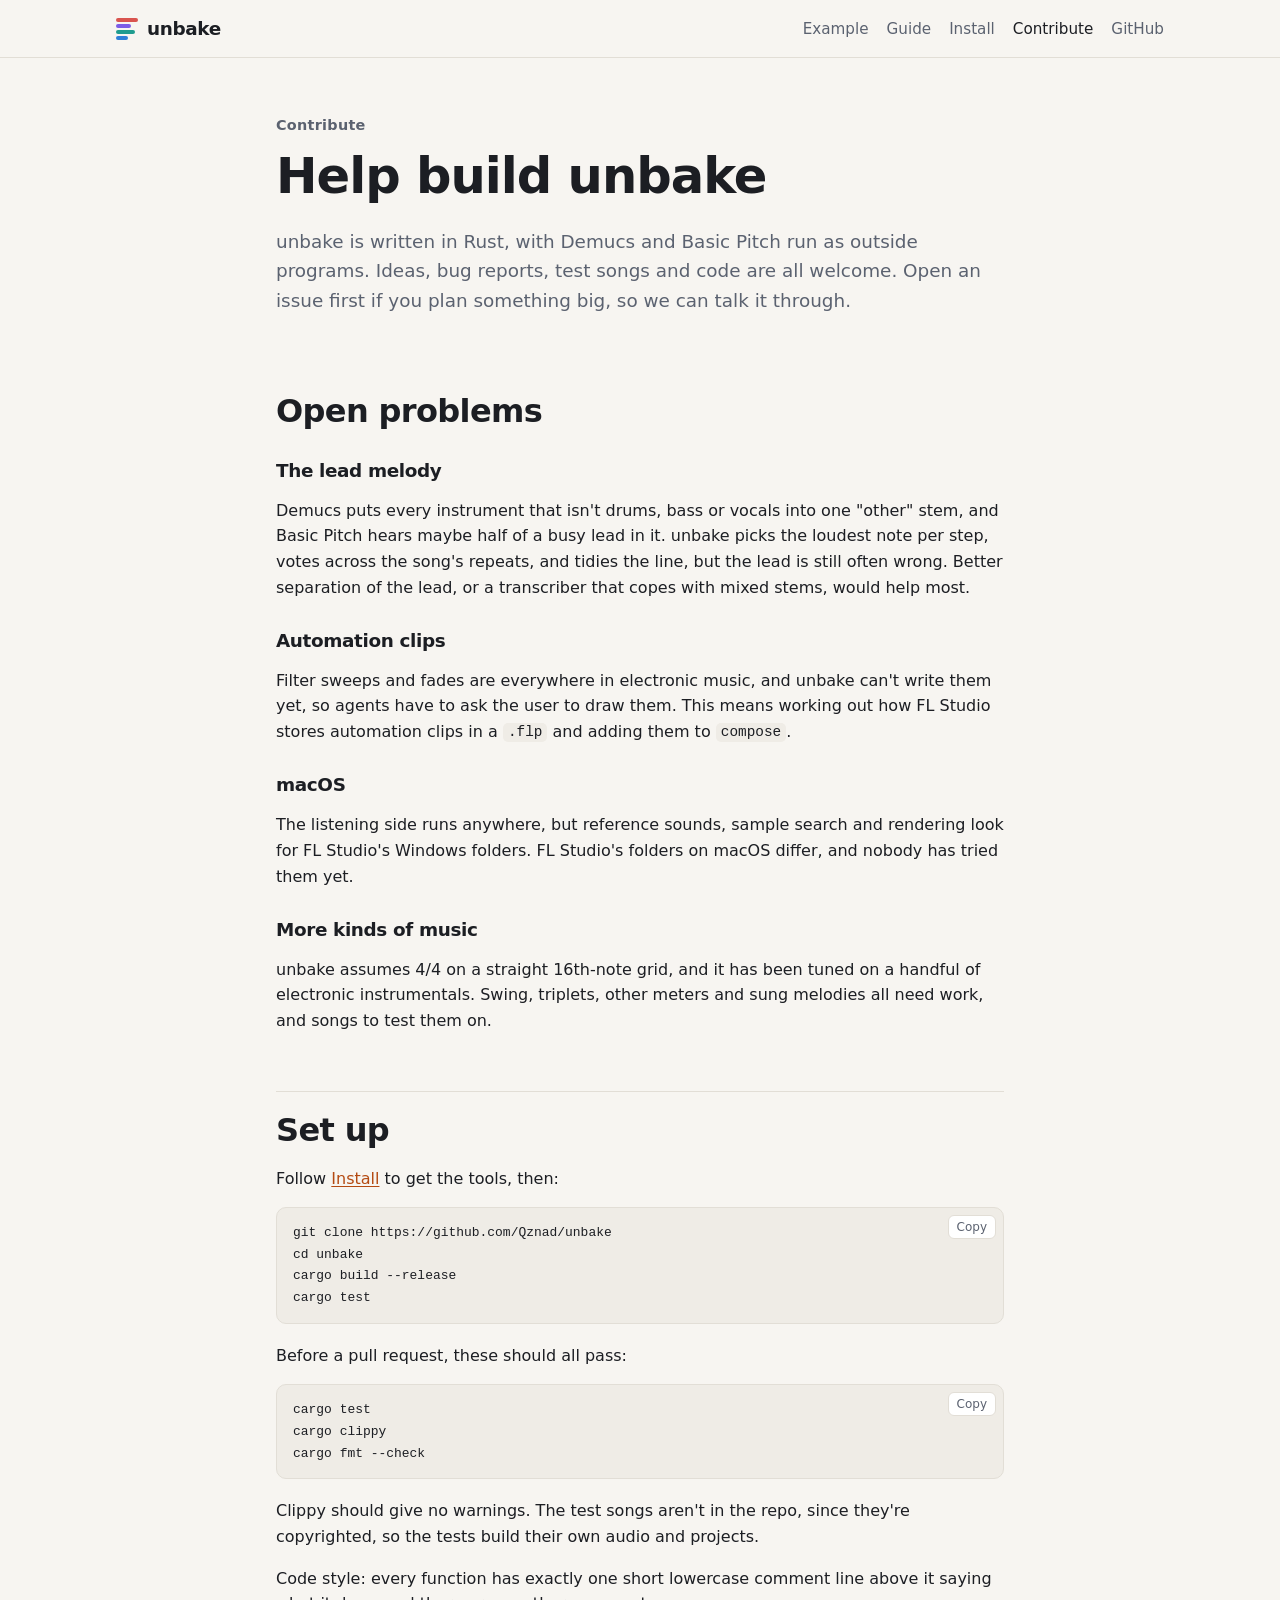
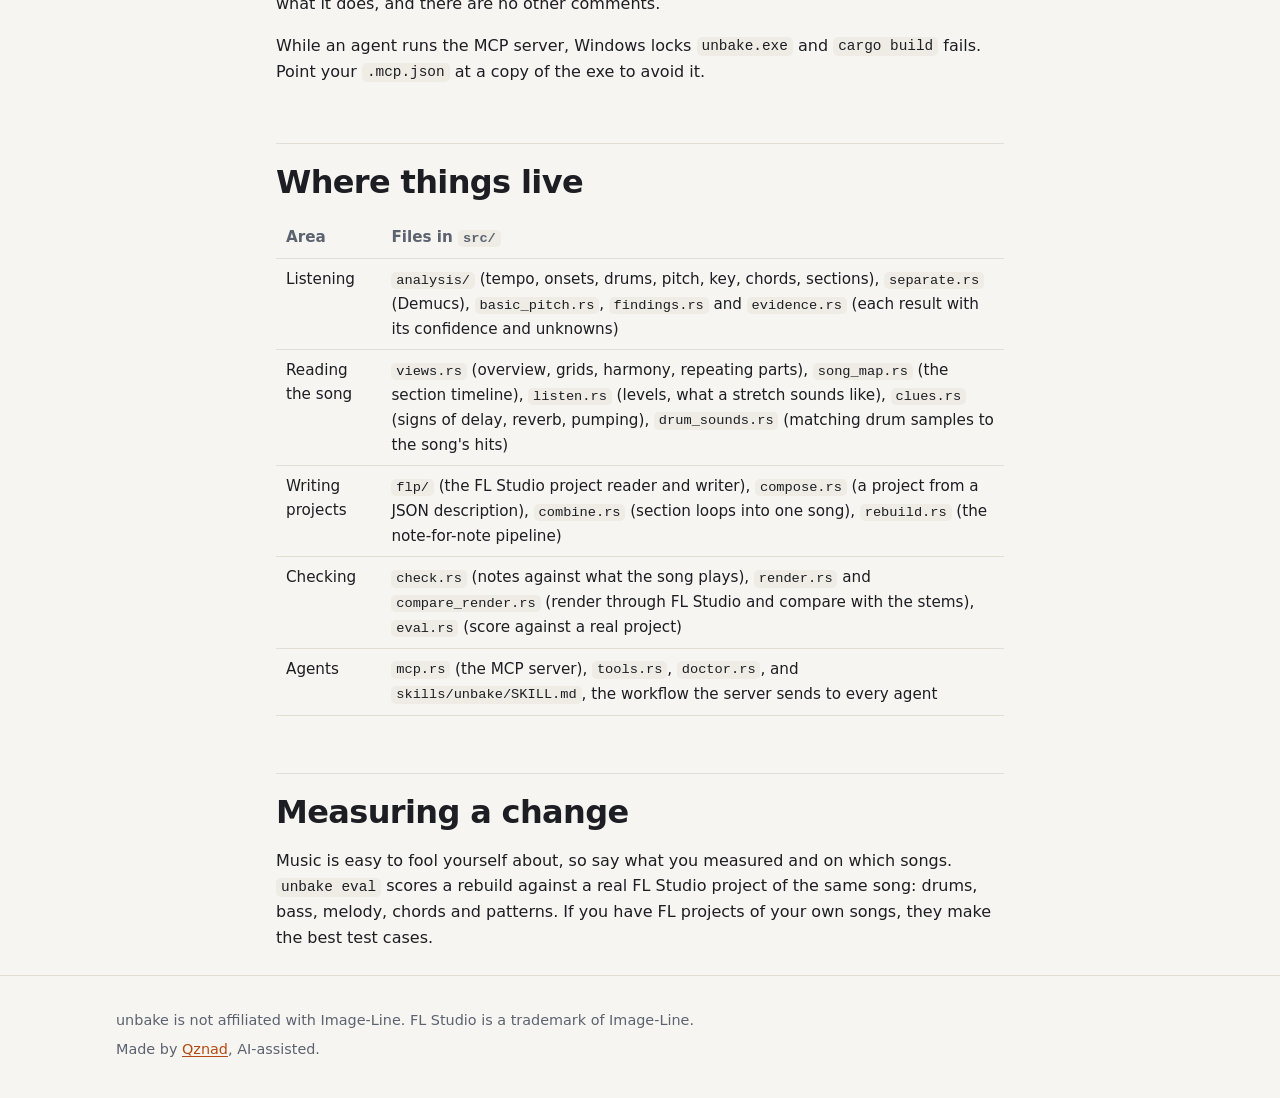
==== site/contribute.html @ bb5c04a0 "Add the unbake website: a home page with another_medium as the example (what unbake heard, its lead " ====
<!doctype html>
<html lang="en">
<head>
  <meta charset="utf-8">
  <meta name="viewport" content="width=device-width, initial-scale=1">
  <title>Contribute to unbake</title>
  <meta name="description" content="Open problems in unbake, how to set up the code, and where things live.">
  <link rel="stylesheet" href="style.css">
</head>
<body>
  <header class="site-header">
    <div class="wrap">
      <a class="wordmark" href="./"><span class="mark" aria-hidden="true"><i></i><i></i><i></i><i></i></span>unbake</a>
      <nav aria-label="Main">
        <a href="./#example">Example</a>
        <a href="guide.html">Guide</a>
        <a href="install.html">Install</a>
        <a href="contribute.html" aria-current="page">Contribute</a>
        <a href="https://github.com/Qznad/unbake">GitHub</a>
      </nav>
    </div>
  </header>

  <main class="wrap narrow doc">
    <section>
      <p class="eyebrow">Contribute</p>
      <h1>Help build unbake</h1>
      <p class="lede">unbake is written in Rust, with Demucs and Basic Pitch run as outside programs. Ideas, bug reports, test songs and code are all welcome. Open an issue first if you plan something big, so we can talk it through.</p>

      <h2>Open problems</h2>
      <h3>The lead melody</h3>
      <p>Demucs puts every instrument that isn't drums, bass or vocals into one "other" stem, and Basic Pitch hears maybe half of a busy lead in it. unbake picks the loudest note per step, votes across the song's repeats, and tidies the line, but the lead is still often wrong. Better separation of the lead, or a transcriber that copes with mixed stems, would help most.</p>
      <h3>Automation clips</h3>
      <p>Filter sweeps and fades are everywhere in electronic music, and unbake can't write them yet, so agents have to ask the user to draw them. This means working out how FL Studio stores automation clips in a <code>.flp</code> and adding them to <code>compose</code>.</p>
      <h3>macOS</h3>
      <p>The listening side runs anywhere, but reference sounds, sample search and rendering look for FL Studio's Windows folders. FL Studio's folders on macOS differ, and nobody has tried them yet.</p>
      <h3>More kinds of music</h3>
      <p>unbake assumes 4/4 on a straight 16th-note grid, and it has been tuned on a handful of electronic instrumentals. Swing, triplets, other meters and sung melodies all need work, and songs to test them on.</p>

      <h2>Set up</h2>
      <p>Follow <a href="install.html">Install</a> to get the tools, then:</p>
<pre><code>git clone https://github.com/Qznad/unbake
cd unbake
cargo build --release
cargo test</code></pre>
      <p>Before a pull request, these should all pass:</p>
<pre><code>cargo test
cargo clippy
cargo fmt --check</code></pre>
      <p>Clippy should give no warnings. The test songs aren't in the repo, since they're copyrighted, so the tests build their own audio and projects.</p>
      <p>Code style: every function has exactly one short lowercase comment line above it saying what it does, and there are no other comments.</p>
      <p>While an agent runs the MCP server, Windows locks <code>unbake.exe</code> and <code>cargo build</code> fails. Point your <code>.mcp.json</code> at a copy of the exe to avoid it.</p>

      <h2>Where things live</h2>
      <div class="table-box">
        <table>
          <thead><tr><th>Area</th><th>Files in <code>src/</code></th></tr></thead>
          <tbody>
            <tr><td>Listening</td><td><code>analysis/</code> (tempo, onsets, drums, pitch, key, chords, sections), <code>separate.rs</code> (Demucs), <code>basic_pitch.rs</code>, <code>findings.rs</code> and <code>evidence.rs</code> (each result with its confidence and unknowns)</td></tr>
            <tr><td>Reading the song</td><td><code>views.rs</code> (overview, grids, harmony, repeating parts), <code>song_map.rs</code> (the section timeline), <code>listen.rs</code> (levels, what a stretch sounds like), <code>clues.rs</code> (signs of delay, reverb, pumping), <code>drum_sounds.rs</code> (matching drum samples to the song's hits)</td></tr>
            <tr><td>Writing projects</td><td><code>flp/</code> (the FL Studio project reader and writer), <code>compose.rs</code> (a project from a JSON description), <code>combine.rs</code> (section loops into one song), <code>rebuild.rs</code> (the note-for-note pipeline)</td></tr>
            <tr><td>Checking</td><td><code>check.rs</code> (notes against what the song plays), <code>render.rs</code> and <code>compare_render.rs</code> (render through FL Studio and compare with the stems), <code>eval.rs</code> (score against a real project)</td></tr>
            <tr><td>Agents</td><td><code>mcp.rs</code> (the MCP server), <code>tools.rs</code>, <code>doctor.rs</code>, and <code>skills/unbake/SKILL.md</code>, the workflow the server sends to every agent</td></tr>
          </tbody>
        </table>
      </div>

      <h2>Measuring a change</h2>
      <p>Music is easy to fool yourself about, so say what you measured and on which songs. <code>unbake eval</code> scores a rebuild against a real FL Studio project of the same song: drums, bass, melody, chords and patterns. If you have FL projects of your own songs, they make the best test cases.</p>
    </section>
  </main>

  <footer class="site-footer">
    <div class="wrap">
      <p>unbake is not affiliated with Image-Line. FL Studio is a trademark of Image-Line.</p>
      <p>Made by <a href="https://github.com/Qznad">Qznad</a>, AI-assisted.</p>
    </div>
  </footer>
  <script src="site.js"></script>
</body>
</html>
---- site/style.css ----
:root {
  --bg: #f7f5f1;
  --surface: #ffffff;
  --surface-2: #efece6;
  --line: #e2ded6;
  --text: #1c1e23;
  --muted: #5b6270;
  --accent: #d4581a;
  --accent-ink: #ffffff;
  --link: #b44a12;
  --drums: #d9544f;
  --bass: #7c5ce6;
  --chords: #1f9c8f;
  --lead: #2f7fd8;
  --stem: #8a8f99;
  --wave: #b9b3a8;
  --radius: 10px;
  --shadow: 0 1px 2px rgb(0 0 0 / 0.05), 0 8px 24px rgb(0 0 0 / 0.06);
  --mono: ui-monospace, "Cascadia Mono", "SF Mono", Consolas, monospace;
  color-scheme: light;
}

@media (prefers-color-scheme: dark) {
  :root:not([data-theme="light"]) {
    --bg: #121418;
    --surface: #1a1d23;
    --surface-2: #23272f;
    --line: #2f343d;
    --text: #eceef2;
    --muted: #9ba3b0;
    --accent: #ff8a3d;
    --accent-ink: #1a1206;
    --link: #ffa463;
    --drums: #f0706a;
    --bass: #a28bff;
    --chords: #3cc2b3;
    --lead: #5aa7ff;
    --stem: #6f7580;
    --wave: #4a505b;
    --shadow: 0 1px 2px rgb(0 0 0 / 0.3), 0 8px 24px rgb(0 0 0 / 0.25);
    color-scheme: dark;
  }
}

:root[data-theme="dark"] {
  --bg: #121418;
  --surface: #1a1d23;
  --surface-2: #23272f;
  --line: #2f343d;
  --text: #eceef2;
  --muted: #9ba3b0;
  --accent: #ff8a3d;
  --accent-ink: #1a1206;
  --link: #ffa463;
  --drums: #f0706a;
  --bass: #a28bff;
  --chords: #3cc2b3;
  --lead: #5aa7ff;
  --stem: #6f7580;
  --wave: #4a505b;
  --shadow: 0 1px 2px rgb(0 0 0 / 0.3), 0 8px 24px rgb(0 0 0 / 0.25);
  color-scheme: dark;
}

* {
  box-sizing: border-box;
}

html {
  -webkit-text-size-adjust: 100%;
}

body {
  margin: 0;
  background: var(--bg);
  color: var(--text);
  font: 16px/1.6 system-ui, -apple-system, "Segoe UI", Roboto, "Helvetica Neue", sans-serif;
}

a {
  color: var(--link);
  text-underline-offset: 2px;
}

img,
svg {
  max-width: 100%;
}

code,
pre,
kbd {
  font-family: var(--mono);
  font-size: 0.9em;
}

:not(pre) > code {
  background: var(--surface-2);
  border-radius: 5px;
  padding: 0.1em 0.35em;
}

.code {
  position: relative;
  margin: 0.8em 0 1.2em;
}

.code pre {
  margin: 0;
  padding-right: 72px;
}

pre {
  margin: 0.8em 0 1.2em;
  padding: 14px 16px;
  background: var(--surface-2);
  border: 1px solid var(--line);
  border-radius: var(--radius);
  overflow-x: auto;
  line-height: 1.5;
}

.copy {
  position: absolute;
  top: 8px;
  right: 8px;
  font: 12px/1 system-ui, sans-serif;
  padding: 5px 8px;
  border-radius: 6px;
  border: 1px solid var(--line);
  background: var(--surface);
  color: var(--muted);
  cursor: pointer;
}

.copy:hover {
  color: var(--text);
}

.wrap {
  max-width: 1080px;
  margin: 0 auto;
  padding: 0 16px;
}

.narrow {
  max-width: 760px;
}

.site-header {
  border-bottom: 1px solid var(--line);
  background: var(--bg);
}

.site-header .wrap {
  display: flex;
  align-items: center;
  justify-content: space-between;
  flex-wrap: wrap;
  gap: 8px 20px;
  padding-top: 14px;
  padding-bottom: 14px;
}

.wordmark {
  display: inline-flex;
  align-items: center;
  gap: 9px;
  font-weight: 750;
  font-size: 1.15rem;
  letter-spacing: -0.02em;
  color: var(--text);
  text-decoration: none;
}

.mark {
  display: inline-grid;
  gap: 2px;
  width: 22px;
}

.mark i {
  display: block;
  height: 4px;
  border-radius: 2px;
}

.mark i:nth-child(1) {
  background: var(--drums);
  width: 100%;
}

.mark i:nth-child(2) {
  background: var(--bass);
  width: 70%;
}

.mark i:nth-child(3) {
  background: var(--chords);
  width: 85%;
}

.mark i:nth-child(4) {
  background: var(--lead);
  width: 55%;
}

.site-header nav {
  display: flex;
  flex-wrap: wrap;
  gap: 4px 18px;
}

.site-header nav a {
  color: var(--muted);
  text-decoration: none;
  font-size: 0.95rem;
}

.site-header nav a:hover,
.site-header nav a[aria-current="page"] {
  color: var(--text);
}

main {
  padding-bottom: 40px;
}

section {
  padding: 56px 0 8px;
}

h1,
h2,
h3 {
  line-height: 1.2;
  letter-spacing: -0.02em;
}

h1 {
  font-size: clamp(2rem, 5vw, 3.1rem);
  margin: 0.2em 0 0.4em;
  max-width: 17em;
}

h2 {
  font-size: clamp(1.5rem, 3vw, 2rem);
  margin: 0 0 0.5em;
}

h3 {
  font-size: 1.15rem;
  margin: 1.6em 0 0.4em;
}

.eyebrow {
  margin: 0;
  color: var(--muted);
  font-size: 0.9rem;
  font-weight: 600;
  letter-spacing: 0.02em;
}

.lede {
  font-size: 1.15rem;
  color: var(--muted);
  max-width: 40em;
  margin: 0 0 1.4em;
}

.section-intro {
  color: var(--muted);
  max-width: 44em;
  margin-top: 0;
}

.actions {
  display: flex;
  flex-wrap: wrap;
  gap: 10px;
}

.btn {
  display: inline-block;
  padding: 10px 18px;
  border-radius: 999px;
  border: 1px solid var(--line);
  background: var(--surface);
  color: var(--text);
  text-decoration: none;
  font-weight: 600;
}

.btn:hover {
  border-color: var(--muted);
}

.btn.primary {
  background: var(--accent);
  border-color: var(--accent);
  color: var(--accent-ink);
}

.btn.primary:hover {
  filter: brightness(1.06);
}

.card {
  background: var(--surface);
  border: 1px solid var(--line);
  border-radius: var(--radius);
  padding: 20px;
  box-shadow: var(--shadow);
}

.grid-2 {
  display: grid;
  grid-template-columns: repeat(auto-fit, minmax(min(100%, 320px), 1fr));
  gap: 16px;
}

.note {
  border-left: 3px solid var(--accent);
  background: var(--surface);
  padding: 12px 16px;
  border-radius: 0 var(--radius) var(--radius) 0;
  color: var(--muted);
}

.note strong {
  color: var(--text);
}

.playlist-figure {
  margin: 36px 0 0;
}

.scroll-x {
  overflow-x: auto;
  border: 1px solid var(--line);
  border-radius: var(--radius);
  background: var(--surface);
  box-shadow: var(--shadow);
}

.playlist {
  min-width: 620px;
  padding: 14px 14px 12px;
  font-size: 12px;
  display: grid;
  grid-template-columns: 96px 1fr;
  row-gap: 5px;
}

.pl-name {
  align-self: center;
  color: var(--muted);
  white-space: nowrap;
  overflow: hidden;
  text-overflow: ellipsis;
  padding-right: 8px;
}

.pl-lane {
  display: grid;
  grid-template-columns: repeat(16, 1fr);
  min-height: 24px;
  background-image: linear-gradient(to right, var(--line) 1px, transparent 1px);
  background-size: calc(100% / 4) 100%;
  border-right: 1px solid var(--line);
}

.pl-ruler {
  min-height: 18px;
  background: none;
  border: 0;
  color: var(--muted);
}

.pl-ruler span {
  grid-row: 1;
}

.pl-markers {
  min-height: 20px;
  background: none;
  border: 0;
}

.marker {
  grid-row: 1;
  grid-column: var(--at) / span var(--len);
  border-left: 2px solid var(--accent);
  padding-left: 5px;
  font-weight: 650;
  color: var(--text);
}

.pl-song {
  min-height: 48px;
}

.wave {
  grid-row: 1;
  grid-column: 1 / -1;
  width: 100%;
  height: 48px;
}

.wave rect {
  fill: var(--wave);
}

.pl-gap {
  grid-column: 1 / -1;
  display: flex;
  align-items: center;
  gap: 8px;
  color: var(--muted);
  margin: 4px 0 2px;
}

.pl-gap::after {
  content: "";
  flex: 1;
  border-top: 1px dashed var(--line);
}

.clip {
  --c: var(--stem);
  grid-row: 1;
  grid-column: var(--at) / span var(--len);
  margin: 0 1px;
  padding: 3px 7px;
  border-radius: 4px;
  border-left: 3px solid var(--c);
  background: color-mix(in srgb, var(--c) 20%, var(--surface));
  color: var(--text);
  white-space: nowrap;
  overflow: hidden;
  text-overflow: ellipsis;
}

.clip.drums {
  --c: var(--drums);
}

.clip.bass {
  --c: var(--bass);
}

.clip.chords {
  --c: var(--chords);
}

.clip.lead {
  --c: var(--lead);
}

.clip.stem {
  color: var(--muted);
  background: repeating-linear-gradient(
    135deg,
    color-mix(in srgb, var(--stem) 14%, var(--surface)) 0 6px,
    var(--surface) 6px 12px
  );
}

.muted-name {
  opacity: 0.7;
}

figcaption {
  color: var(--muted);
  font-size: 0.9rem;
  margin-top: 10px;
}

.facts {
  margin: 0;
  display: grid;
  grid-template-columns: max-content 1fr;
  gap: 8px 16px;
}

.facts dt {
  color: var(--muted);
}

.facts dd {
  margin: 0;
}

.facts small {
  display: block;
  color: var(--muted);
}

.chord-row {
  display: grid;
  grid-template-columns: 2fr 2fr 4fr;
  gap: 4px;
  margin-bottom: 6px;
  font-size: 0.85rem;
}

.chord-row span {
  background: color-mix(in srgb, var(--chords) 18%, var(--surface));
  border-left: 3px solid var(--chords);
  border-radius: 4px;
  padding: 2px 8px;
}

.roll-box {
  overflow-x: auto;
}

.roll-inner {
  min-width: 560px;
}

.roll {
  display: block;
  width: 100%;
  height: auto;
  background: var(--surface-2);
  border-radius: 6px;
}

.roll .barline {
  stroke: var(--line);
  stroke-width: 1;
}

.roll .hit {
  fill: var(--lead);
}

.roll .echo {
  fill: var(--lead);
  opacity: 0.4;
}

.legend {
  display: flex;
  flex-wrap: wrap;
  gap: 6px 18px;
  font-size: 0.85rem;
  color: var(--muted);
  margin-top: 8px;
}

.swatch {
  display: inline-block;
  width: 10px;
  height: 10px;
  border-radius: 2px;
  background: var(--lead);
  margin-right: 6px;
  vertical-align: -1px;
}

.swatch.faint {
  opacity: 0.4;
}

.player {
  margin: 0 0 14px;
}

.player p {
  margin: 0 0 6px;
  font-weight: 600;
}

.player audio {
  width: 100%;
}

.pending {
  color: var(--muted);
  font-style: italic;
  margin: 0;
}

.split h3 {
  margin-top: 0;
}

.steps {
  list-style: none;
  counter-reset: step;
  margin: 0;
  padding: 0;
  display: grid;
  grid-template-columns: repeat(auto-fit, minmax(min(100%, 190px), 1fr));
  gap: 14px;
}

.steps li {
  counter-increment: step;
  background: var(--surface);
  border: 1px solid var(--line);
  border-radius: var(--radius);
  padding: 16px;
}

.steps li::before {
  content: counter(step);
  display: inline-grid;
  place-items: center;
  width: 26px;
  height: 26px;
  border-radius: 50%;
  background: var(--accent);
  color: var(--accent-ink);
  font-weight: 700;
  font-size: 0.85rem;
  margin-bottom: 8px;
}

.steps strong {
  display: block;
  margin-bottom: 4px;
}

.steps p {
  margin: 0;
  color: var(--muted);
  font-size: 0.95rem;
}

.ticks {
  padding-left: 0;
  list-style: none;
}

.ticks li {
  position: relative;
  padding-left: 22px;
  margin: 6px 0;
}

.ticks li::before {
  content: "";
  position: absolute;
  left: 2px;
  top: 0.55em;
  width: 9px;
  height: 9px;
  border-radius: 2px;
  background: var(--c, var(--accent));
}

.ticks.good li::before {
  --c: var(--chords);
}

.ticks.hard li::before {
  --c: var(--drums);
}

.cta {
  text-align: center;
  padding: 64px 0 24px;
}

.cta .actions {
  justify-content: center;
}

.doc h2 {
  margin-top: 1.8em;
  padding-top: 0.6em;
  border-top: 1px solid var(--line);
}

.doc h2:first-of-type {
  border-top: 0;
}

.doc li {
  margin: 4px 0;
}

.toc {
  background: var(--surface);
  border: 1px solid var(--line);
  border-radius: var(--radius);
  padding: 14px 18px;
  margin: 24px 0;
}

.toc ol {
  margin: 0;
  padding-left: 1.2em;
}

.ask {
  background: var(--surface);
  border: 1px solid var(--line);
  border-radius: var(--radius);
  padding: 12px 16px;
  margin: 10px 0;
}

.ask b {
  color: var(--accent);
}

table {
  border-collapse: collapse;
  width: 100%;
  font-size: 0.95rem;
}

th,
td {
  text-align: left;
  vertical-align: top;
  padding: 8px 10px;
  border-bottom: 1px solid var(--line);
}

th {
  color: var(--muted);
  font-weight: 600;
}

.table-box {
  overflow-x: auto;
}

blockquote {
  margin: 1em 0;
  padding: 10px 16px;
  border-left: 3px solid var(--lead);
  background: var(--surface);
  border-radius: 0 var(--radius) var(--radius) 0;
}

.site-footer {
  border-top: 1px solid var(--line);
  color: var(--muted);
  font-size: 0.9rem;
  padding: 28px 0 40px;
}

.site-footer p {
  margin: 0.4em 0;
  max-width: 52em;
}
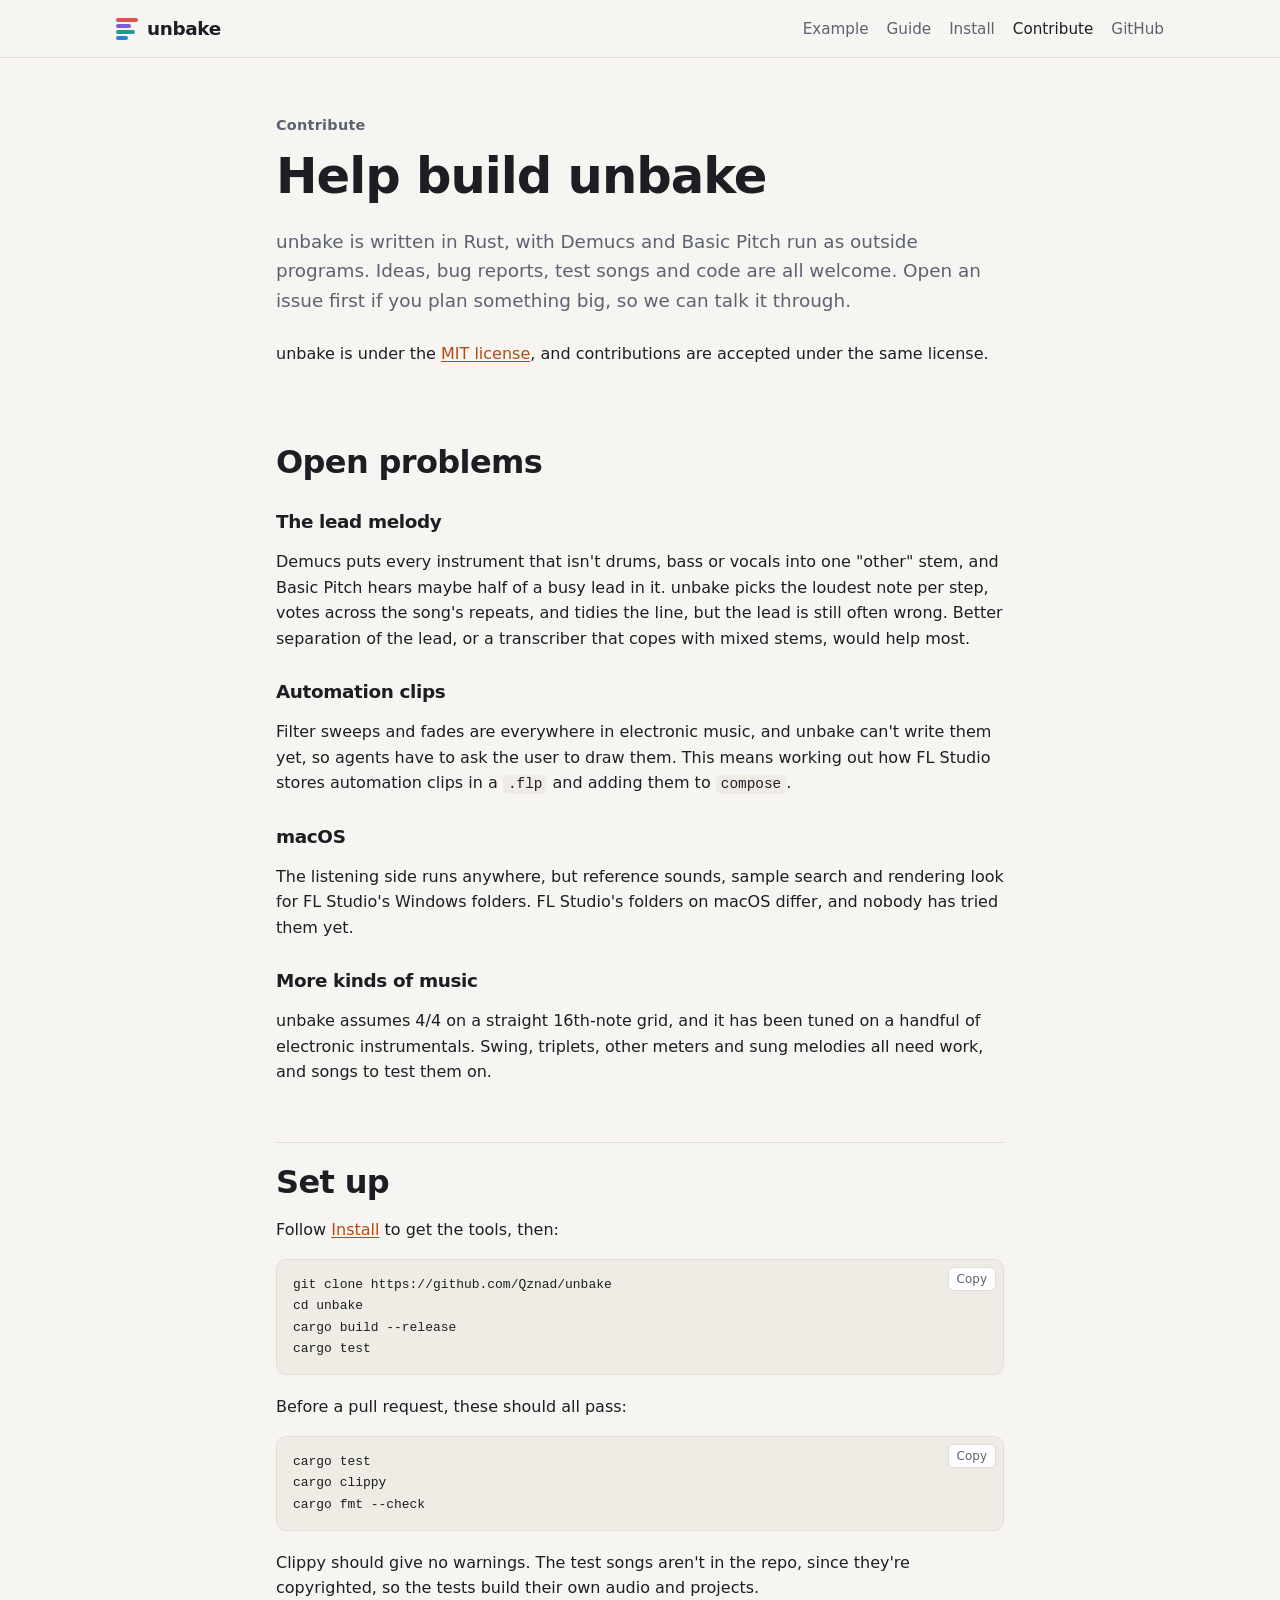
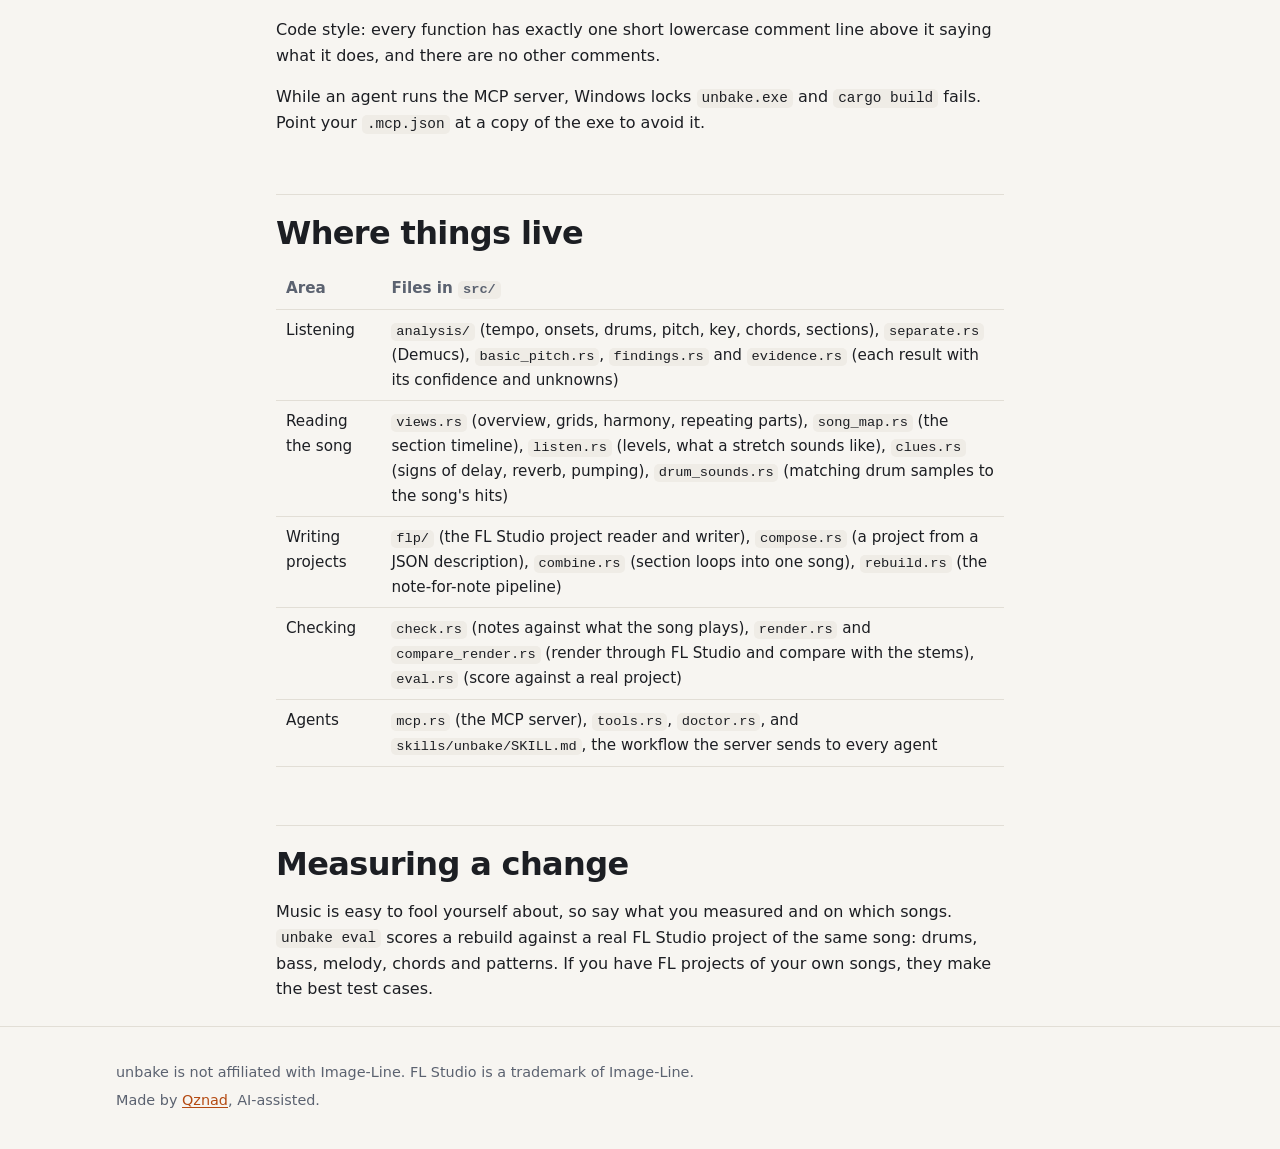
==== commit 3065e771: "License unbake under MIT" ====
--- a/site/contribute.html
+++ b/site/contribute.html
@@ -26,6 +26,7 @@
       <p class="eyebrow">Contribute</p>
       <h1>Help build unbake</h1>
       <p class="lede">unbake is written in Rust, with Demucs and Basic Pitch run as outside programs. Ideas, bug reports, test songs and code are all welcome. Open an issue first if you plan something big, so we can talk it through.</p>
+      <p>unbake is under the <a href="https://github.com/Qznad/unbake/blob/main/LICENSE">MIT license</a>, and contributions are accepted under the same license.</p>
 
       <h2>Open problems</h2>
       <h3>The lead melody</h3>
--- a/site/style.css
+++ b/site/style.css
@@ -660,6 +660,68 @@
   --c: var(--drums);
 }
 
+.start-grid {
+  display: grid;
+  grid-template-columns: repeat(auto-fit, minmax(min(100%, 290px), 1fr));
+  gap: 16px;
+  align-items: start;
+}
+
+.clip-card {
+  --c: var(--accent);
+  background: var(--surface);
+  border: 1px solid var(--line);
+  border-radius: var(--radius);
+  box-shadow: var(--shadow);
+  overflow: hidden;
+}
+
+.clip-card header {
+  padding: 7px 14px;
+  font-weight: 700;
+  font-size: 0.95rem;
+  background: color-mix(in srgb, var(--c) 26%, var(--surface));
+  border-bottom: 2px solid var(--c);
+}
+
+.clip-card .body {
+  padding: 4px 16px 14px;
+}
+
+.clip-card .body > p {
+  margin: 12px 0 0;
+}
+
+.clip-card .code {
+  margin: 8px 0 0;
+}
+
+.clip-card pre {
+  white-space: pre-wrap;
+  overflow-wrap: anywhere;
+}
+
+.prompt {
+  white-space: pre-wrap;
+  font-family: system-ui, -apple-system, "Segoe UI", Roboto, sans-serif;
+  font-size: 0.95rem;
+  border-left: 3px solid var(--c, var(--accent));
+}
+
+.prompt code {
+  font-family: inherit;
+  font-size: inherit;
+}
+
+.small {
+  font-size: 0.9rem;
+  color: var(--muted);
+}
+
+.requirements {
+  margin-top: 18px;
+}
+
 .cta {
   text-align: center;
   padding: 64px 0 24px;
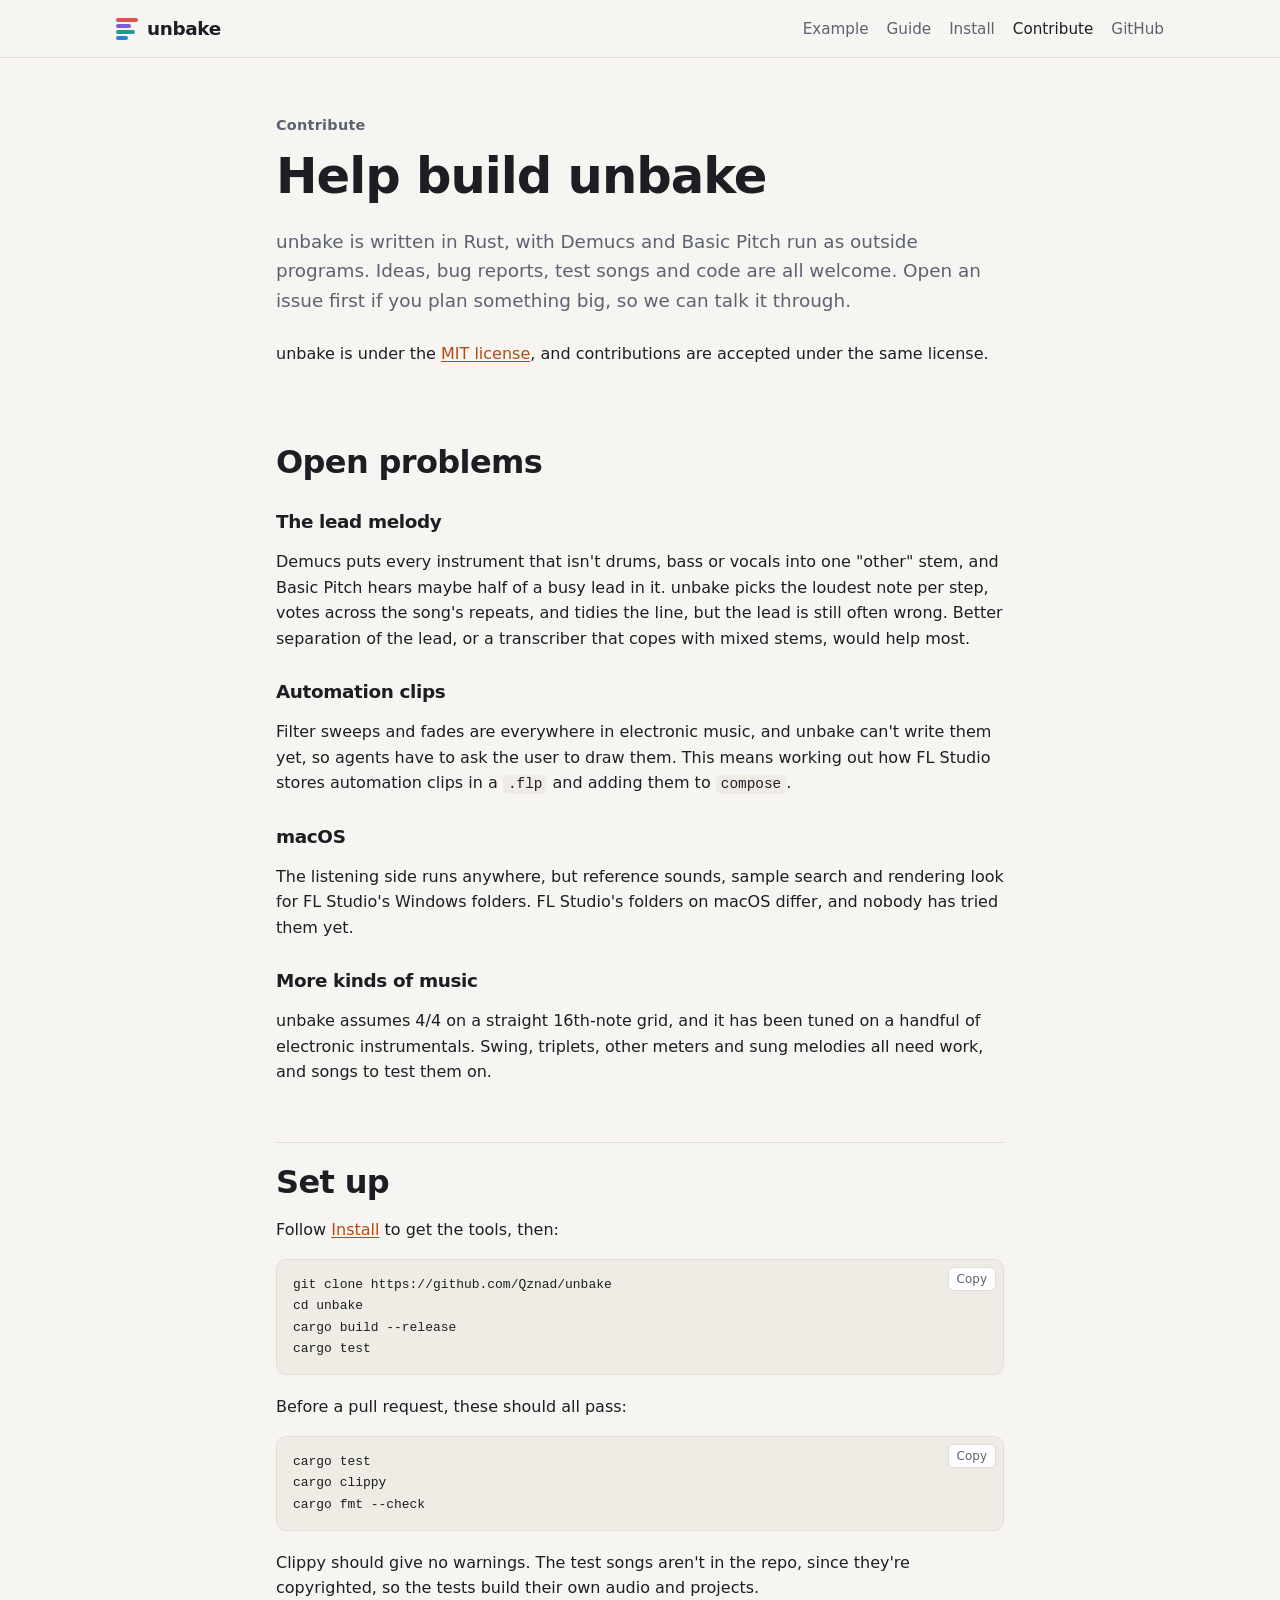
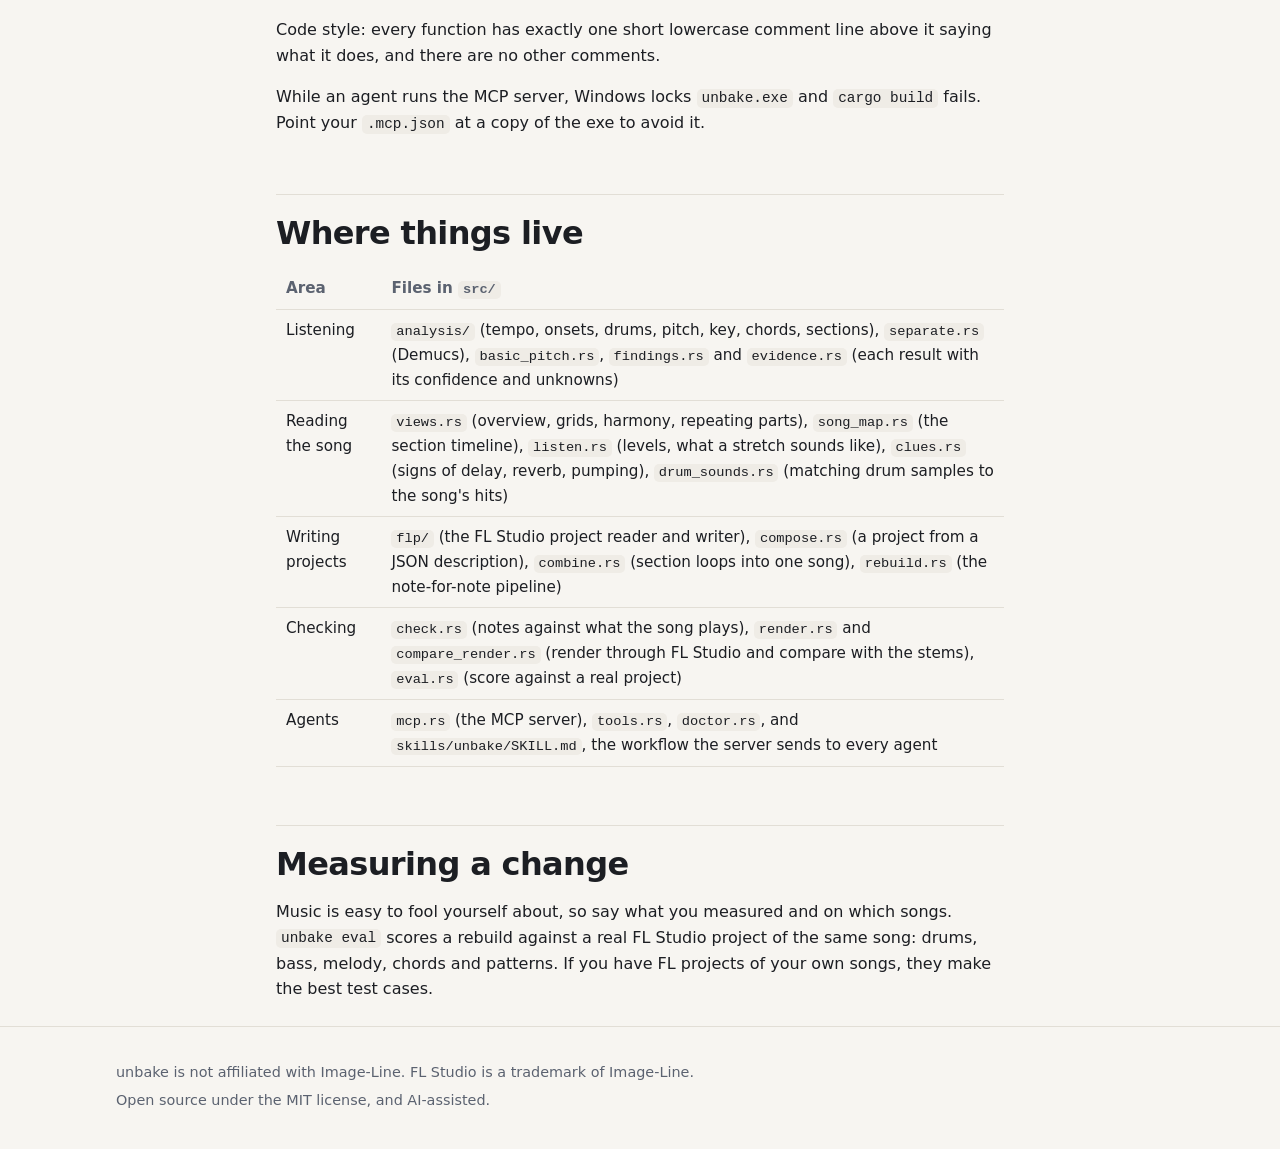
==== commit 557842de: "Keep the website about unbake alone: drop the maker's name from the example and the footers" ====
--- a/site/contribute.html
+++ b/site/contribute.html
@@ -74,7 +74,7 @@
   <footer class="site-footer">
     <div class="wrap">
       <p>unbake is not affiliated with Image-Line. FL Studio is a trademark of Image-Line.</p>
-      <p>Made by <a href="https://github.com/Qznad">Qznad</a>, AI-assisted.</p>
+      <p>Open source under the MIT license, and AI-assisted.</p>
     </div>
   </footer>
   <script src="site.js"></script>
--- a/site/style.css
+++ b/site/style.css
@@ -331,6 +331,11 @@
   color: var(--text);
 }
 
+.note.early {
+  max-width: 44em;
+  margin: 28px 0 0;
+}
+
 .playlist-figure {
   margin: 36px 0 0;
 }
@@ -667,6 +672,37 @@
   align-items: start;
 }
 
+.loop-row {
+  display: grid;
+  grid-template-columns: minmax(0, 400px) minmax(0, 1fr);
+  gap: 24px;
+  align-items: start;
+}
+
+.loop-notes {
+  display: grid;
+  gap: 16px;
+}
+
+.shot {
+  margin: 0;
+}
+
+.shot img {
+  display: block;
+  width: 100%;
+  height: auto;
+  border-radius: var(--radius);
+  border: 1px solid var(--line);
+  box-shadow: var(--shadow);
+}
+
+@media (max-width: 720px) {
+  .loop-row {
+    grid-template-columns: minmax(0, 1fr);
+  }
+}
+
 .clip-card {
   --c: var(--accent);
   background: var(--surface);
